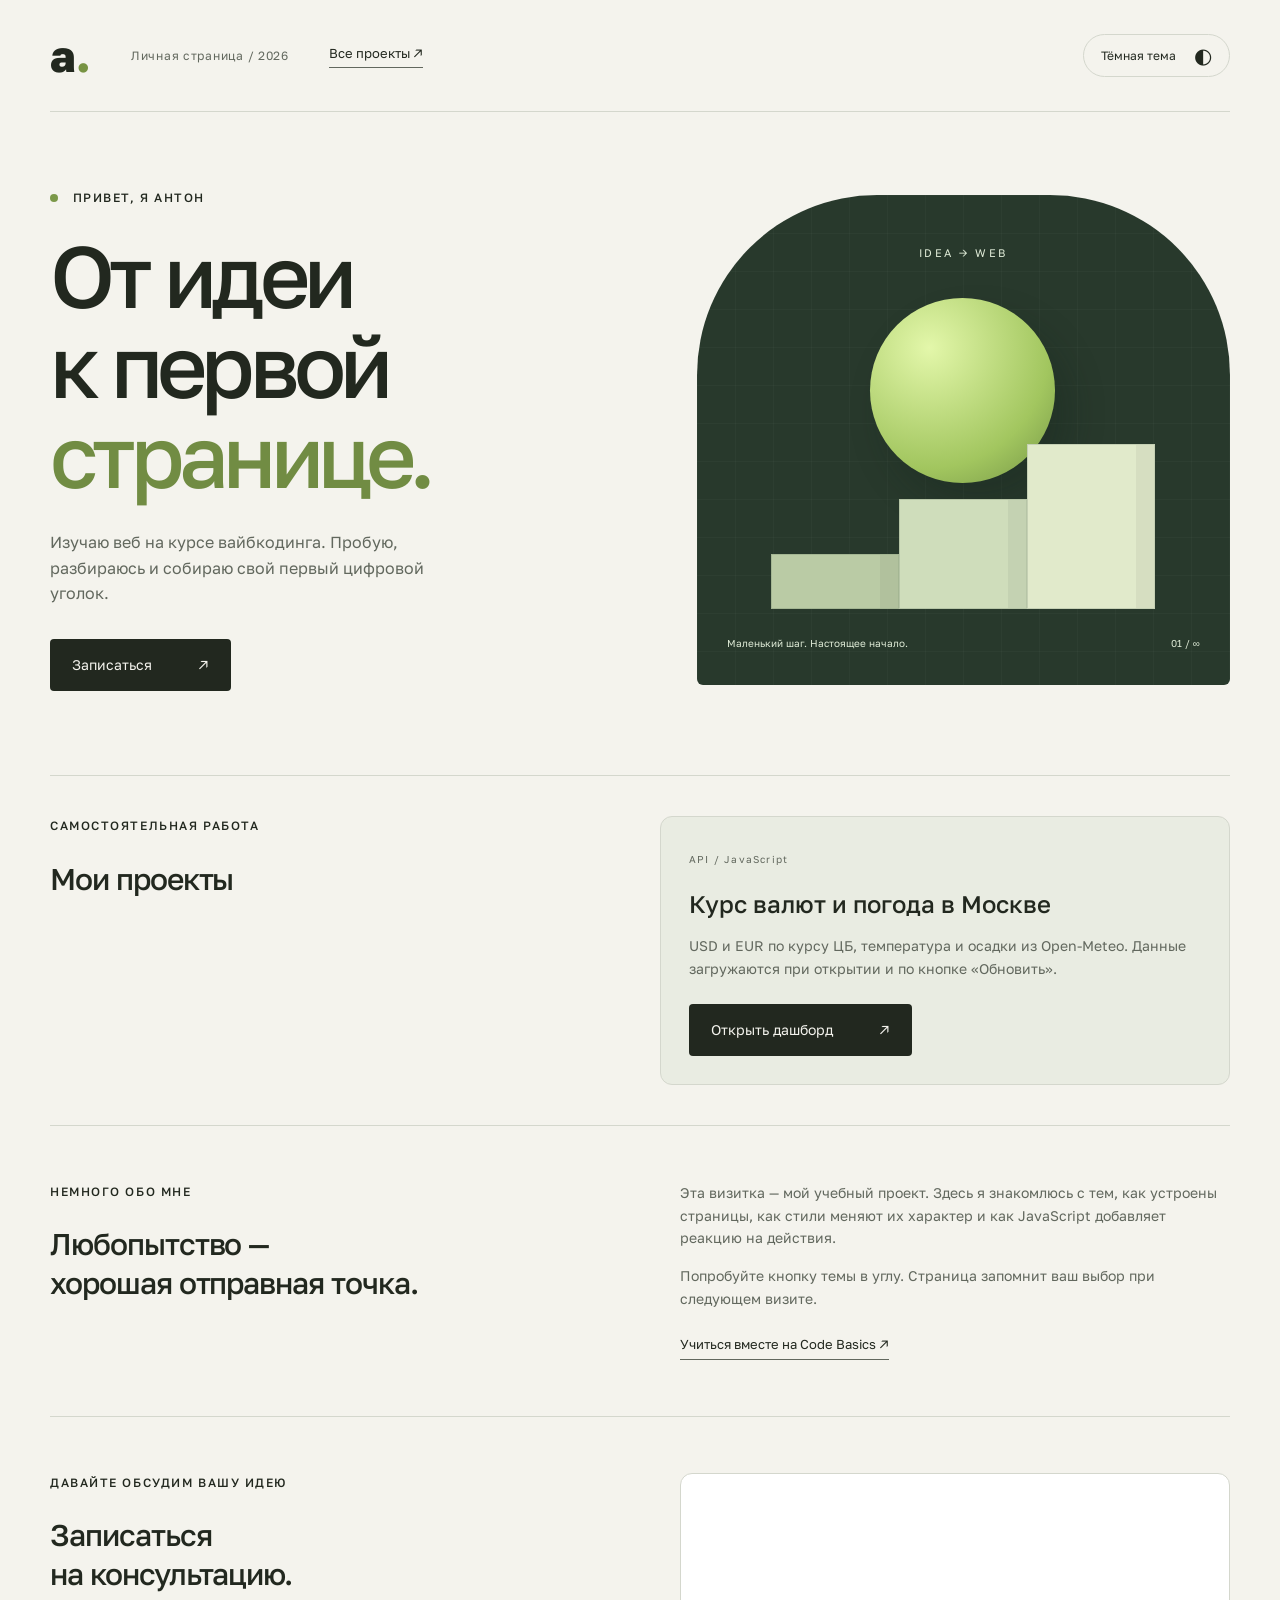
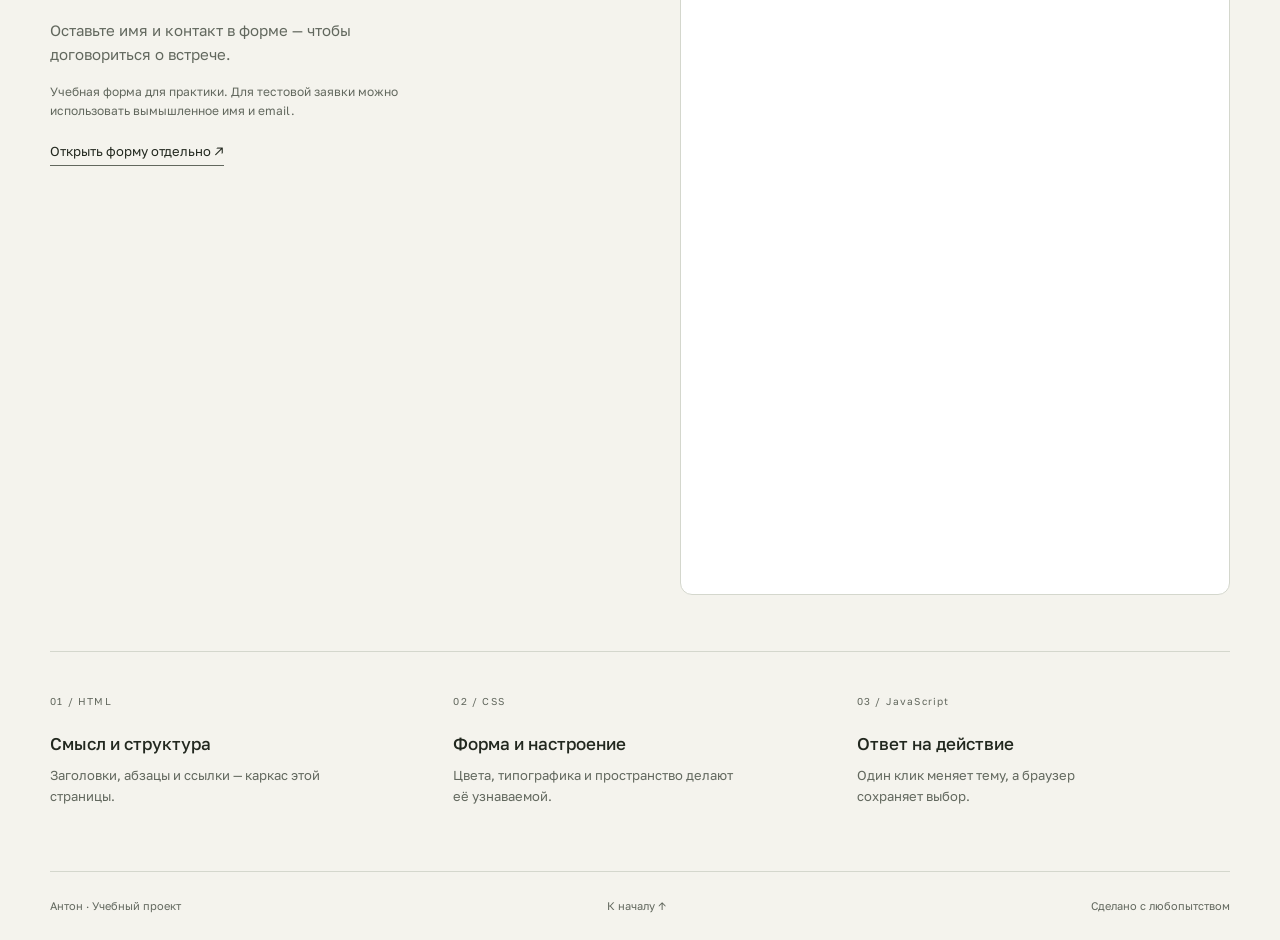
==== business-card/index.html @ 97c4f2f5 "Separate business card and dashboard with shared project homepage" ====
<!doctype html>
<html lang="ru">
<head>
  <meta charset="utf-8">
  <meta name="viewport" content="width=device-width, initial-scale=1">
  <title>Антон — от идеи к первой странице</title>
  <meta name="description" content="Моя первая веб-визитка: знакомлюсь с HTML, CSS и JavaScript на курсе вайбкодинга.">
  <!-- При публикации скрипт заменит __SITE_URL__ настоящим адресом GitHub Pages. -->
  <meta property="og:type" content="website">
  <meta property="og:locale" content="ru_RU">
  <meta property="og:title" content="Антон — от идеи к первой странице">
  <meta property="og:description" content="Знакомлюсь с вебом и превращаю идеи в работающие страницы. Мой первый проект на курсе вайбкодинга.">
  <meta property="og:url" content="__SITE_URL__/">
  <meta property="og:image" content="__SITE_URL__/assets/preview.png">
  <meta property="og:image:width" content="1200">
  <meta property="og:image:height" content="630">
  <meta property="og:image:alt" content="Абстрактная композиция: зелёный круг и ступени на тёмном фоне.">
  <link rel="stylesheet" href="styles.css">
  <script src="theme.js"></script>
</head>
<body>
  <header class="topbar wrap">
    <a class="brand" href="#home" aria-label="На главную">а<span>.</span></a>
    <span class="edition">Личная страница / 2026</span>
    <a class="text-link project-nav" href="../">Все проекты ↗</a>
    <button class="theme-toggle" id="theme-toggle" type="button" aria-label="Включить тёмную тему" aria-pressed="false">Тёмная тема <span aria-hidden="true">◐</span></button>
  </header>
  <main id="home" class="wrap">
    <section class="hero" aria-labelledby="title">
      <div class="intro">
        <p class="eyebrow"><span class="dot"></span> Привет, я Антон</p>
        <h1 id="title">От идеи<br>к первой<br><em>странице.</em></h1>
        <p class="lead">Изучаю веб на курсе вайбкодинга. Пробую, разбираюсь и собираю свой первый цифровой уголок.</p>
        <a class="button" href="#consultation">Записаться <span aria-hidden="true">↗</span></a>
      </div>
      <div class="art" aria-label="Абстрактная композиция с кругом и ступенями" role="img">
        <span class="art-label">IDEA → WEB</span>
        <div class="orb"></div><div class="steps"><i></i><i></i><i></i></div>
        <span class="art-caption">Маленький шаг. Настоящее начало.</span>
        <span class="art-number">01 / ∞</span>
      </div>
    </section>
    <section id="projects" class="projects" aria-labelledby="projects-title">
      <div><p class="eyebrow">Самостоятельная работа</p><h2 id="projects-title">Мои проекты</h2></div>
      <article class="project-card">
        <span class="number">API / JavaScript</span>
        <h3>Курс валют и погода в Москве</h3>
        <p>USD и EUR по курсу ЦБ, температура и осадки из Open-Meteo. Данные загружаются при открытии и по кнопке «Обновить».</p>
        <a class="button" href="../dashboard/">Открыть дашборд <span aria-hidden="true">↗</span></a>
      </article>
    </section>
    <section id="about" class="about" aria-labelledby="about-title">
      <div><p class="eyebrow">Немного обо мне</p><h2 id="about-title">Любопытство —<br>хорошая отправная точка.</h2></div>
      <div class="about-text"><p>Эта визитка — мой учебный проект. Здесь я знакомлюсь с тем, как устроены страницы, как стили меняют их характер и как JavaScript добавляет реакцию на действия.</p><p>Попробуйте кнопку темы в углу. Страница запомнит ваш выбор при следующем визите.</p><a class="text-link" href="https://code-basics.com/ru">Учиться вместе на Code Basics <span aria-hidden="true">↗</span></a></div>
    </section>
    <section id="consultation" class="consultation" aria-labelledby="consultation-title">
      <div class="consultation-intro">
        <p class="eyebrow">Давайте обсудим вашу идею</p>
        <h2 id="consultation-title">Записаться<br>на консультацию.</h2>
        <p class="consultation-copy">Оставьте имя и контакт в форме — чтобы договориться о встрече.</p>
        <p class="consultation-hint">Учебная форма для практики. Для тестовой заявки можно использовать вымышленное имя и email.</p>
        <a class="text-link" href="https://forms.yandex.ru/u/6ae9a92f95add55e32ae1525/" target="_blank" rel="noopener">Открыть форму отдельно ↗</a>
      </div>
      <div class="form-panel">
        <iframe class="consultation-form" src="https://forms.yandex.ru/u/6ae9a92f95add55e32ae1525/?iframe=1&amp;theme=light" name="ya-form-6ae9a92f95add55e32ae1525" title="Запись на консультацию — имя и контакт" width="100%" height="720" loading="lazy"></iframe>
      </div>
    </section>
    <section class="notes" aria-label="Из чего состоит страница">
      <article><span class="number">01 / HTML</span><h3>Смысл и структура</h3><p>Заголовки, абзацы и ссылки — каркас этой страницы.</p></article>
      <article><span class="number">02 / CSS</span><h3>Форма и настроение</h3><p>Цвета, типографика и пространство делают её узнаваемой.</p></article>
      <article><span class="number">03 / JavaScript</span><h3>Ответ на действие</h3><p>Один клик меняет тему, а браузер сохраняет выбор.</p></article>
    </section>
  </main>
  <footer class="wrap footer"><span>Антон · Учебный проект</span><a href="#home">К началу ↑</a><span>Сделано с любопытством</span></footer>
</body>
</html>
---- business-card/styles.css ----
@import url('https://fonts.googleapis.com/css2?family=Golos+Text:wght@400;500;600;700;800&display=swap');

:root{color-scheme:light;--bg:#f4f3ed;--ink:#22281f;--muted:#62685e;--line:#d4d7cd;--accent:#d0ed84;--panel:#e9ece2}
:root[data-theme="dark"]{color-scheme:dark;--bg:#171c17;--ink:#f0f1e9;--muted:#b0b9a9;--line:#394235;--accent:#d0ed84;--panel:#242d23}
*{box-sizing:border-box}html{scroll-behavior:smooth;scroll-padding-top:32px}body{margin:0;background:var(--bg);color:var(--ink);font-family:'Golos Text',Arial,sans-serif;line-height:1.6}a{color:inherit;text-decoration:none}button{font:inherit}a:focus-visible,button:focus-visible{outline:3px solid #799b3b;outline-offset:6px}.wrap{width:min(1180px,calc(100% - 80px));margin:auto}.topbar{height:112px;display:flex;align-items:center;gap:40px;border-bottom:1px solid var(--line)}.brand{font-size:44px;font-weight:800;line-height:1}.brand span{color:#779343}.edition{font-size:12px;color:var(--muted);letter-spacing:.06em}.theme-toggle{margin-left:auto;border:1px solid var(--line);border-radius:30px;background:var(--bg);color:var(--ink);padding:10px 17px;cursor:pointer;font-size:12px;display:flex;gap:18px;align-items:center}.theme-toggle span{font-size:21px;line-height:1}.hero{display:grid;grid-template-columns:1.1fr 1fr;gap:60px;padding:76px 0 84px;align-items:center}.eyebrow{font-size:12px;text-transform:uppercase;letter-spacing:.13em;font-weight:500;margin:0 0 24px}.dot{display:inline-block;width:8px;height:8px;background:#7b9849;border-radius:50%;margin-right:10px}h1{font-size:clamp(56px,6.8vw,92px);letter-spacing:-.065em;line-height:1.03;font-weight:500;margin:0 0 30px}h1 em{font-style:normal;color:#718c43}.lead{font-size:16px;max-width:395px;color:var(--muted);margin-bottom:32px}.button{background:var(--ink);color:var(--bg);display:inline-flex;gap:46px;padding:15px 22px;border-radius:4px;font-size:14px}.art{position:relative;height:490px;overflow:hidden;background:#28392c;border-radius:180px 180px 6px 6px;color:#deead6;background-image:linear-gradient(#ffffff06 1px,transparent 1px),linear-gradient(90deg,#ffffff06 1px,transparent 1px);background-size:38px 38px}.art-label{position:absolute;top:49px;left:50%;transform:translateX(-50%);font-size:11px;letter-spacing:.23em;white-space:nowrap}.orb{width:185px;height:185px;background:radial-gradient(circle at 32% 27%,#e3f7aa,#a2c65f 65%,#729344);position:absolute;top:103px;left:calc(50% - 93px);border-radius:50%;box-shadow:15px 22px 35px #0f211840}.steps{position:absolute;bottom:76px;left:14%;width:72%;height:172px;display:flex;align-items:flex-end}.steps i{width:34%;background:#bacba5;border:1px solid #28392c25;height:55px;box-shadow:inset -18px 0 #0000000d}.steps i:nth-child(2){height:110px;background:#cfddbb}.steps i:nth-child(3){height:165px;background:#e1eacb}.art-caption{position:absolute;bottom:34px;left:30px;font-size:10px}.art-number{position:absolute;bottom:34px;right:30px;font-size:10px}.about{border-top:1px solid var(--line);display:grid;grid-template-columns:1fr 1fr;gap:80px;padding:56px 0}h2{font-size:30px;font-weight:500;line-height:1.3;letter-spacing:-.035em;margin:0}.about-text p{color:var(--muted);margin:0 0 16px;font-size:14px}.text-link{font-size:13px;border-bottom:1px solid var(--muted);padding-bottom:4px;display:inline-block;margin-top:8px}.notes{display:grid;grid-template-columns:repeat(3,1fr);gap:30px;border-top:1px solid var(--line);padding:35px 0 65px}.number{font-size:10px;letter-spacing:.12em;color:var(--muted)}h3{font-size:17px;font-weight:500;margin:17px 0 8px}.notes p{font-size:13px;max-width:280px;color:var(--muted);margin:0}.footer{padding:25px 0;display:flex;justify-content:space-between;border-top:1px solid var(--line);font-size:11px;color:var(--muted)}
@media(max-width:760px){.wrap{width:calc(100% - 40px)}.topbar{height:88px;gap:15px}.edition{display:none}.hero{grid-template-columns:1fr;gap:40px;padding:45px 0}.art{height:410px;max-width:450px;width:100%;justify-self:center}.orb{top:70px}.art-label{top:32px}.about{grid-template-columns:1fr;gap:25px;padding:36px 0}.notes{grid-template-columns:1fr;gap:28px;padding-bottom:40px}.notes p{max-width:none}.footer{flex-wrap:wrap;gap:15px}.footer span:last-child{width:100%}h1{font-size:66px}}
@media(prefers-reduced-motion:reduce){html{scroll-behavior:auto}}
.projects{display:grid;grid-template-columns:1fr 1fr;gap:40px;padding:40px 0;border-top:1px solid var(--line);align-items:start}.project-card{background:var(--panel);border:1px solid var(--line);border-radius:12px;padding:28px}.project-card h3{font-size:24px;line-height:1.3}.project-card p{font-size:14px;color:var(--muted);margin:16px 0 24px}.project-nav{margin:0;font-size:13px}.topbar{flex-wrap:wrap;min-height:112px;height:auto;padding-top:20px;padding-bottom:20px}@media(max-width:760px){.projects{grid-template-columns:1fr;gap:24px}.project-nav{order:4;width:100%}.topbar{gap:16px}}

/* Яндекс Форма находится в отдельном iframe и занимает ширину своей колонки. */
.consultation{display:grid;grid-template-columns:1fr 1fr;gap:80px;padding:56px 0;border-top:1px solid var(--line);align-items:start}
.consultation-intro,.form-panel{min-width:0}
.consultation-copy{font-size:15px;color:var(--muted);max-width:350px;margin:24px 0 16px}
.consultation-hint{font-size:12px;color:var(--muted);max-width:350px}
.form-panel{background:#fff;border:1px solid var(--line);border-radius:12px;overflow:hidden;color-scheme:light}
.consultation-form{display:block;width:100%;max-width:100%;height:720px;border:0}
@media(max-width:760px){.consultation{grid-template-columns:1fr;gap:28px;padding:36px 0}}
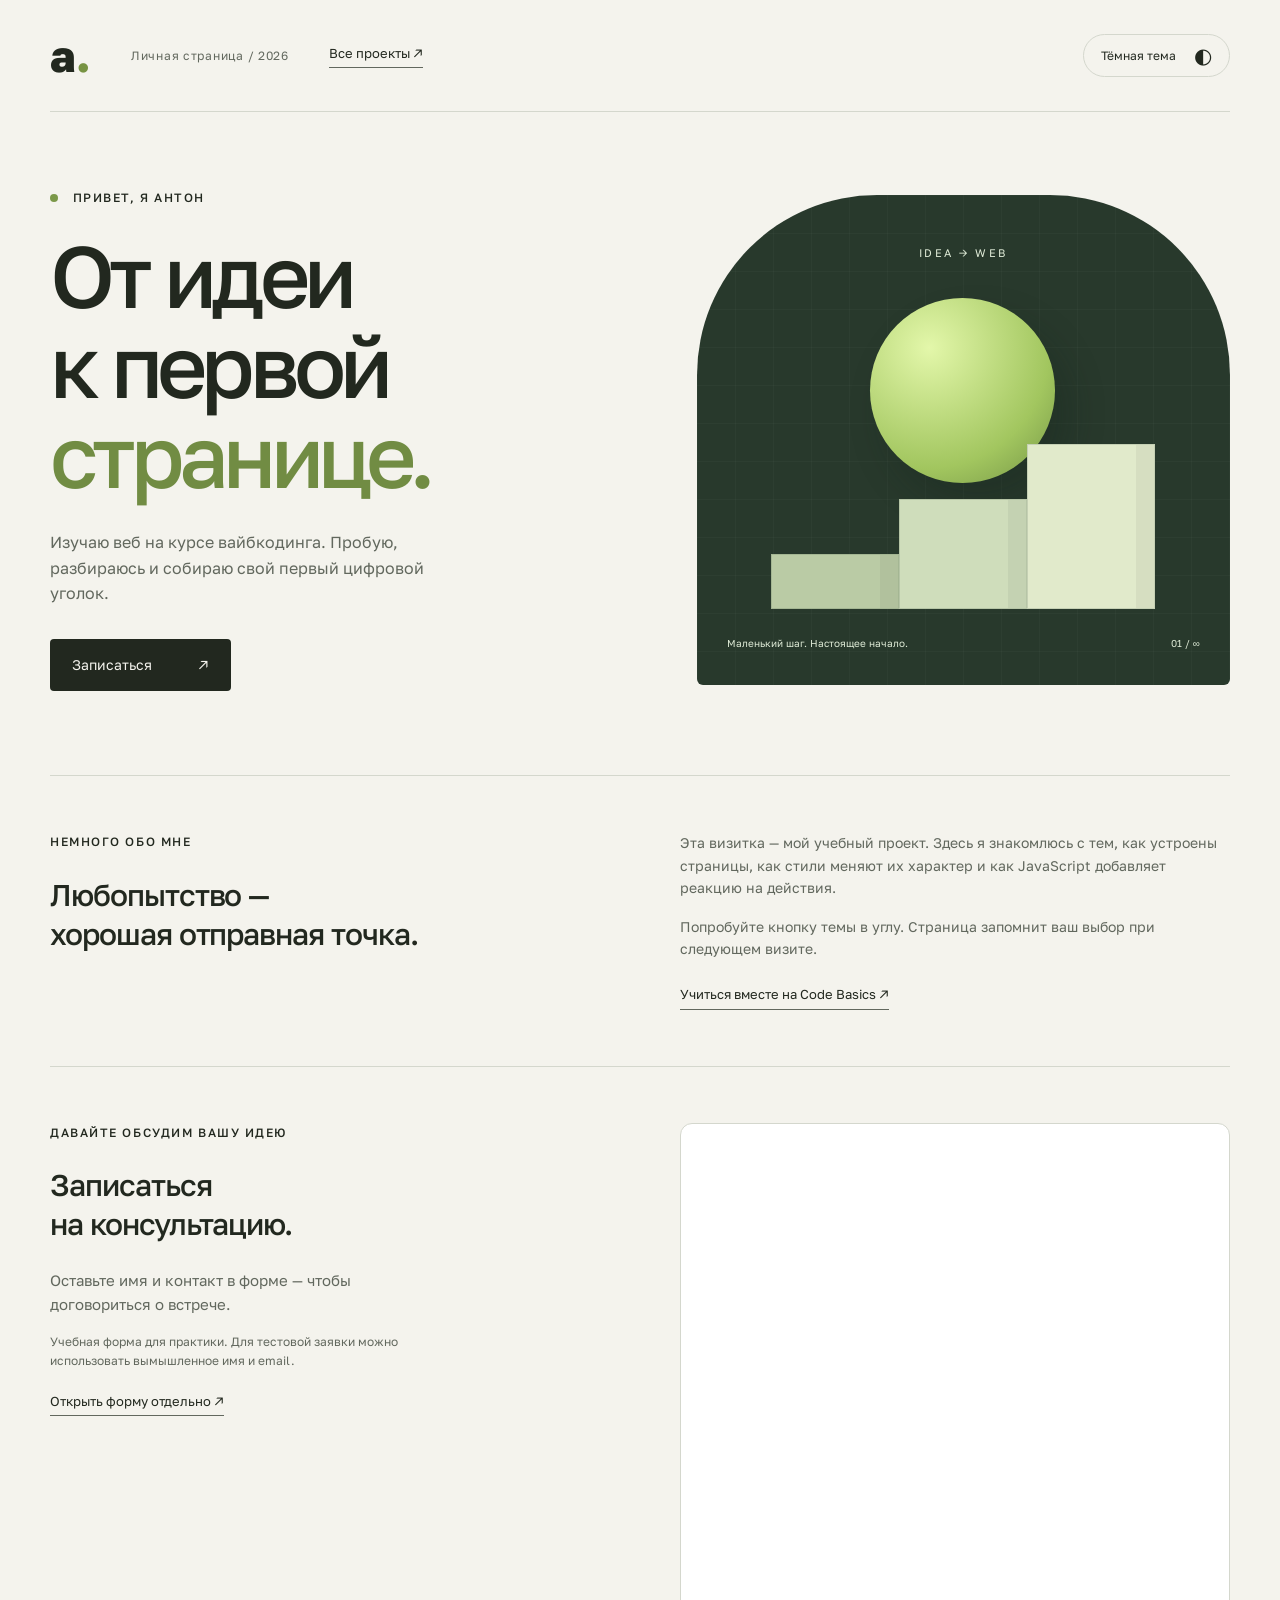
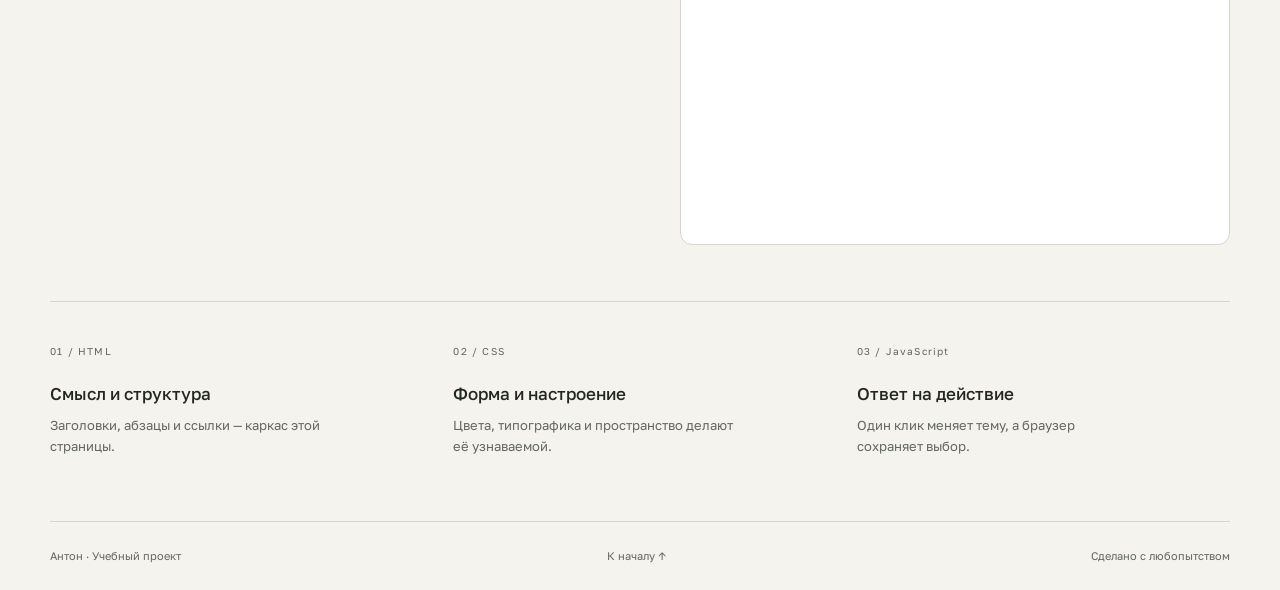
==== commit 023ef077: "Document project structure and remove duplicated project navigation" ====
--- a/business-card/index.html
+++ b/business-card/index.html
@@ -40,15 +40,6 @@
         <span class="art-number">01 / ∞</span>
       </div>
     </section>
-    <section id="projects" class="projects" aria-labelledby="projects-title">
-      <div><p class="eyebrow">Самостоятельная работа</p><h2 id="projects-title">Мои проекты</h2></div>
-      <article class="project-card">
-        <span class="number">API / JavaScript</span>
-        <h3>Курс валют и погода в Москве</h3>
-        <p>USD и EUR по курсу ЦБ, температура и осадки из Open-Meteo. Данные загружаются при открытии и по кнопке «Обновить».</p>
-        <a class="button" href="../dashboard/">Открыть дашборд <span aria-hidden="true">↗</span></a>
-      </article>
-    </section>
     <section id="about" class="about" aria-labelledby="about-title">
       <div><p class="eyebrow">Немного обо мне</p><h2 id="about-title">Любопытство —<br>хорошая отправная точка.</h2></div>
       <div class="about-text"><p>Эта визитка — мой учебный проект. Здесь я знакомлюсь с тем, как устроены страницы, как стили меняют их характер и как JavaScript добавляет реакцию на действия.</p><p>Попробуйте кнопку темы в углу. Страница запомнит ваш выбор при следующем визите.</p><a class="text-link" href="https://code-basics.com/ru">Учиться вместе на Code Basics <span aria-hidden="true">↗</span></a></div>
--- a/business-card/styles.css
+++ b/business-card/styles.css
@@ -5,7 +5,7 @@
 *{box-sizing:border-box}html{scroll-behavior:smooth;scroll-padding-top:32px}body{margin:0;background:var(--bg);color:var(--ink);font-family:'Golos Text',Arial,sans-serif;line-height:1.6}a{color:inherit;text-decoration:none}button{font:inherit}a:focus-visible,button:focus-visible{outline:3px solid #799b3b;outline-offset:6px}.wrap{width:min(1180px,calc(100% - 80px));margin:auto}.topbar{height:112px;display:flex;align-items:center;gap:40px;border-bottom:1px solid var(--line)}.brand{font-size:44px;font-weight:800;line-height:1}.brand span{color:#779343}.edition{font-size:12px;color:var(--muted);letter-spacing:.06em}.theme-toggle{margin-left:auto;border:1px solid var(--line);border-radius:30px;background:var(--bg);color:var(--ink);padding:10px 17px;cursor:pointer;font-size:12px;display:flex;gap:18px;align-items:center}.theme-toggle span{font-size:21px;line-height:1}.hero{display:grid;grid-template-columns:1.1fr 1fr;gap:60px;padding:76px 0 84px;align-items:center}.eyebrow{font-size:12px;text-transform:uppercase;letter-spacing:.13em;font-weight:500;margin:0 0 24px}.dot{display:inline-block;width:8px;height:8px;background:#7b9849;border-radius:50%;margin-right:10px}h1{font-size:clamp(56px,6.8vw,92px);letter-spacing:-.065em;line-height:1.03;font-weight:500;margin:0 0 30px}h1 em{font-style:normal;color:#718c43}.lead{font-size:16px;max-width:395px;color:var(--muted);margin-bottom:32px}.button{background:var(--ink);color:var(--bg);display:inline-flex;gap:46px;padding:15px 22px;border-radius:4px;font-size:14px}.art{position:relative;height:490px;overflow:hidden;background:#28392c;border-radius:180px 180px 6px 6px;color:#deead6;background-image:linear-gradient(#ffffff06 1px,transparent 1px),linear-gradient(90deg,#ffffff06 1px,transparent 1px);background-size:38px 38px}.art-label{position:absolute;top:49px;left:50%;transform:translateX(-50%);font-size:11px;letter-spacing:.23em;white-space:nowrap}.orb{width:185px;height:185px;background:radial-gradient(circle at 32% 27%,#e3f7aa,#a2c65f 65%,#729344);position:absolute;top:103px;left:calc(50% - 93px);border-radius:50%;box-shadow:15px 22px 35px #0f211840}.steps{position:absolute;bottom:76px;left:14%;width:72%;height:172px;display:flex;align-items:flex-end}.steps i{width:34%;background:#bacba5;border:1px solid #28392c25;height:55px;box-shadow:inset -18px 0 #0000000d}.steps i:nth-child(2){height:110px;background:#cfddbb}.steps i:nth-child(3){height:165px;background:#e1eacb}.art-caption{position:absolute;bottom:34px;left:30px;font-size:10px}.art-number{position:absolute;bottom:34px;right:30px;font-size:10px}.about{border-top:1px solid var(--line);display:grid;grid-template-columns:1fr 1fr;gap:80px;padding:56px 0}h2{font-size:30px;font-weight:500;line-height:1.3;letter-spacing:-.035em;margin:0}.about-text p{color:var(--muted);margin:0 0 16px;font-size:14px}.text-link{font-size:13px;border-bottom:1px solid var(--muted);padding-bottom:4px;display:inline-block;margin-top:8px}.notes{display:grid;grid-template-columns:repeat(3,1fr);gap:30px;border-top:1px solid var(--line);padding:35px 0 65px}.number{font-size:10px;letter-spacing:.12em;color:var(--muted)}h3{font-size:17px;font-weight:500;margin:17px 0 8px}.notes p{font-size:13px;max-width:280px;color:var(--muted);margin:0}.footer{padding:25px 0;display:flex;justify-content:space-between;border-top:1px solid var(--line);font-size:11px;color:var(--muted)}
 @media(max-width:760px){.wrap{width:calc(100% - 40px)}.topbar{height:88px;gap:15px}.edition{display:none}.hero{grid-template-columns:1fr;gap:40px;padding:45px 0}.art{height:410px;max-width:450px;width:100%;justify-self:center}.orb{top:70px}.art-label{top:32px}.about{grid-template-columns:1fr;gap:25px;padding:36px 0}.notes{grid-template-columns:1fr;gap:28px;padding-bottom:40px}.notes p{max-width:none}.footer{flex-wrap:wrap;gap:15px}.footer span:last-child{width:100%}h1{font-size:66px}}
 @media(prefers-reduced-motion:reduce){html{scroll-behavior:auto}}
-.projects{display:grid;grid-template-columns:1fr 1fr;gap:40px;padding:40px 0;border-top:1px solid var(--line);align-items:start}.project-card{background:var(--panel);border:1px solid var(--line);border-radius:12px;padding:28px}.project-card h3{font-size:24px;line-height:1.3}.project-card p{font-size:14px;color:var(--muted);margin:16px 0 24px}.project-nav{margin:0;font-size:13px}.topbar{flex-wrap:wrap;min-height:112px;height:auto;padding-top:20px;padding-bottom:20px}@media(max-width:760px){.projects{grid-template-columns:1fr;gap:24px}.project-nav{order:4;width:100%}.topbar{gap:16px}}
+.project-nav{margin:0;font-size:13px}.topbar{flex-wrap:wrap;min-height:112px;height:auto;padding-top:20px;padding-bottom:20px}@media(max-width:760px){.project-nav{order:4;width:100%}.topbar{gap:16px}}
 
 /* Яндекс Форма находится в отдельном iframe и занимает ширину своей колонки. */
 .consultation{display:grid;grid-template-columns:1fr 1fr;gap:80px;padding:56px 0;border-top:1px solid var(--line);align-items:start}
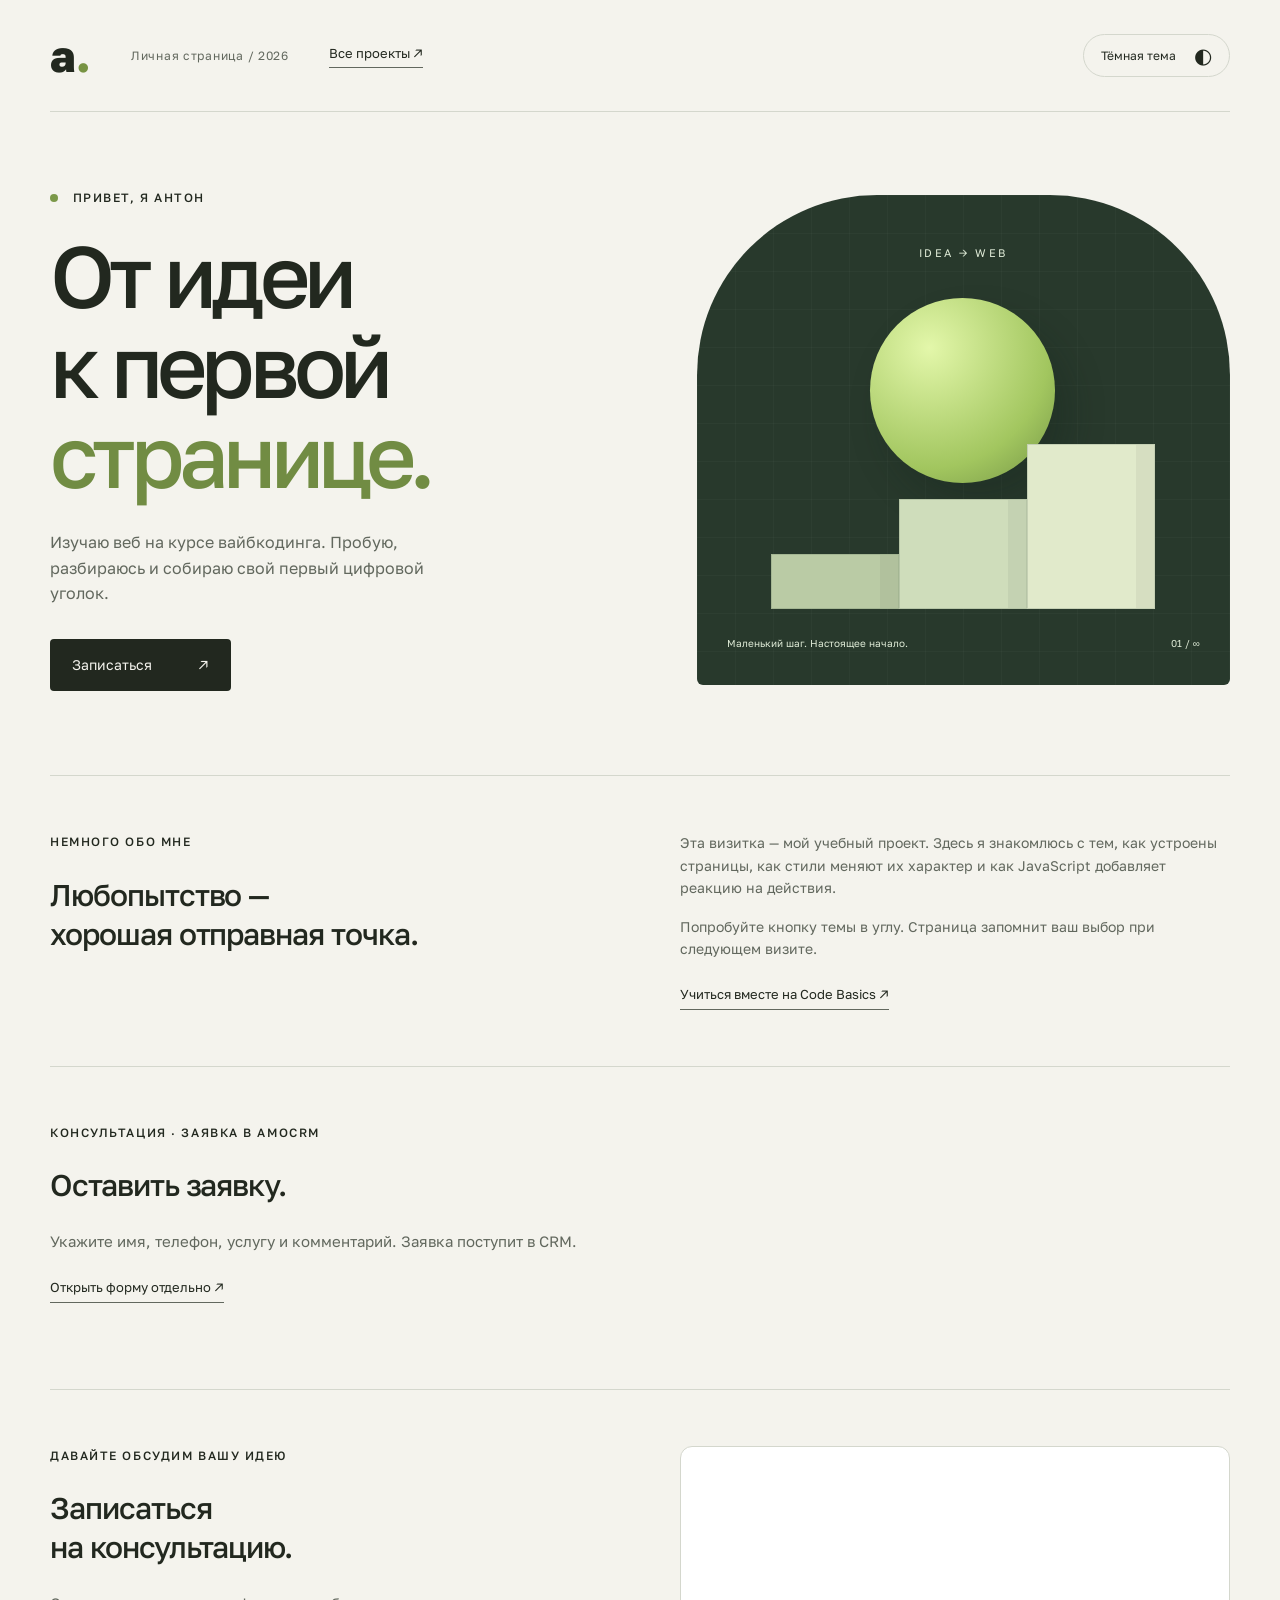
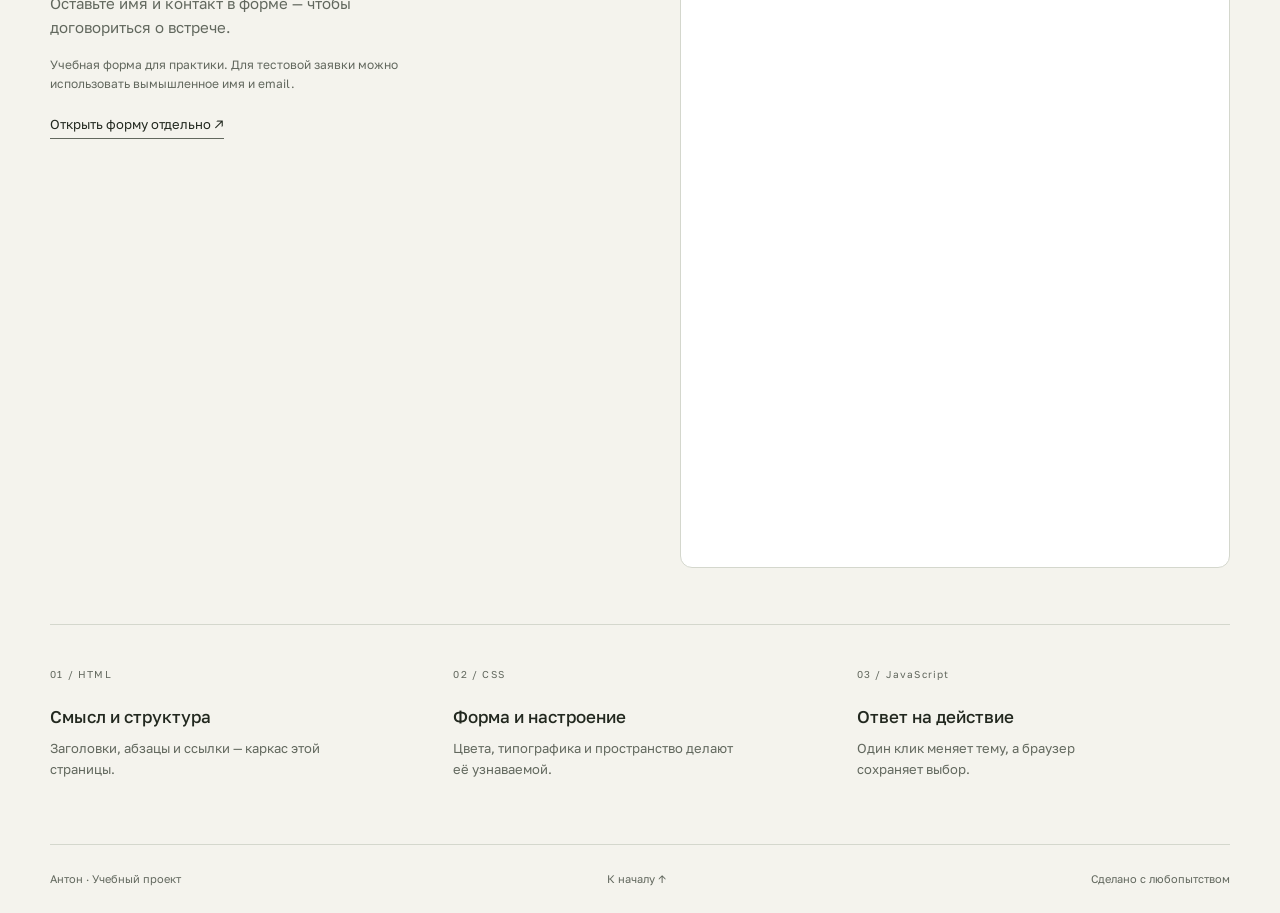
==== commit 77bb9508: "Добавить форму amoCRM для заявок на консультацию" ====
--- a/business-card/index.html
+++ b/business-card/index.html
@@ -31,7 +31,7 @@
         <p class="eyebrow"><span class="dot"></span> Привет, я Антон</p>
         <h1 id="title">От идеи<br>к первой<br><em>странице.</em></h1>
         <p class="lead">Изучаю веб на курсе вайбкодинга. Пробую, разбираюсь и собираю свой первый цифровой уголок.</p>
-        <a class="button" href="#consultation">Записаться <span aria-hidden="true">↗</span></a>
+        <a class="button" href="#crm-request">Записаться <span aria-hidden="true">↗</span></a>
       </div>
       <div class="art" aria-label="Абстрактная композиция с кругом и ступенями" role="img">
         <span class="art-label">IDEA → WEB</span>
@@ -43,6 +43,19 @@
     <section id="about" class="about" aria-labelledby="about-title">
       <div><p class="eyebrow">Немного обо мне</p><h2 id="about-title">Любопытство —<br>хорошая отправная точка.</h2></div>
       <div class="about-text"><p>Эта визитка — мой учебный проект. Здесь я знакомлюсь с тем, как устроены страницы, как стили меняют их характер и как JavaScript добавляет реакцию на действия.</p><p>Попробуйте кнопку темы в углу. Страница запомнит ваш выбор при следующем визите.</p><a class="text-link" href="https://code-basics.com/ru">Учиться вместе на Code Basics <span aria-hidden="true">↗</span></a></div>
+    </section>
+    <section id="crm-request" class="crm-request" aria-labelledby="crm-request-title">
+      <div class="crm-heading">
+        <p class="eyebrow">Консультация · заявка в amoCRM</p>
+        <h2 id="crm-request-title">Оставить заявку.</h2>
+        <p class="consultation-copy">Укажите имя, телефон, услугу и комментарий. Заявка поступит в CRM.</p>
+        <a class="text-link" href="https://forms.amo-forms.ru/rzwcmlc" target="_blank" rel="noopener">Открыть форму отдельно ↗</a>
+      </div>
+      <div class="crm-widget">
+        <script>!function(a,m,o,c,r,m){a[o+c]=a[o+c]||{setMeta:function(p){this.params=(this.params||[]).concat([p])}},a[o+r]=a[o+r]||function(f){a[o+r].f=(a[o+r].f||[]).concat([f])},a[o+r]({id:"1756806",hash:"992511b51f5c96fdc7a6be78ae215cd2",locale:"ru"}),a[o+m]=a[o+m]||function(f,k){a[o+m].f=(a[o+m].f||[]).concat([[f,k]])}}(window,0,"amo_forms_","params","load","loaded");</script>
+        <script id="amoforms_script_1756806" async="async" charset="utf-8" src="https://forms.amo-forms.ru/forms/assets/js/amoforms.js?1793818167"></script>
+        <noscript>Для встроенной формы включите JavaScript или откройте форму по ссылке выше.</noscript>
+      </div>
     </section>
     <section id="consultation" class="consultation" aria-labelledby="consultation-title">
       <div class="consultation-intro">
--- a/business-card/styles.css
+++ b/business-card/styles.css
@@ -15,3 +15,11 @@
 .form-panel{background:#fff;border:1px solid var(--line);border-radius:12px;overflow:hidden;color-scheme:light}
 .consultation-form{display:block;width:100%;max-width:100%;height:720px;border:0}
 @media(max-width:760px){.consultation{grid-template-columns:1fr;gap:28px;padding:36px 0}}
+
+/* Оба скрипта amoCRM размещены внутри ограниченного по ширине блока. */
+.crm-request{border-top:1px solid var(--line);padding:56px 0;min-width:0}
+.crm-heading{margin-bottom:30px}
+.crm-heading .consultation-copy{max-width:560px}
+.crm-widget{width:100%;min-width:0;max-width:100%}
+.crm-widget iframe{display:block;width:100%!important;max-width:100%!important;border:0}
+@media(max-width:760px){.crm-request{padding:36px 0}}
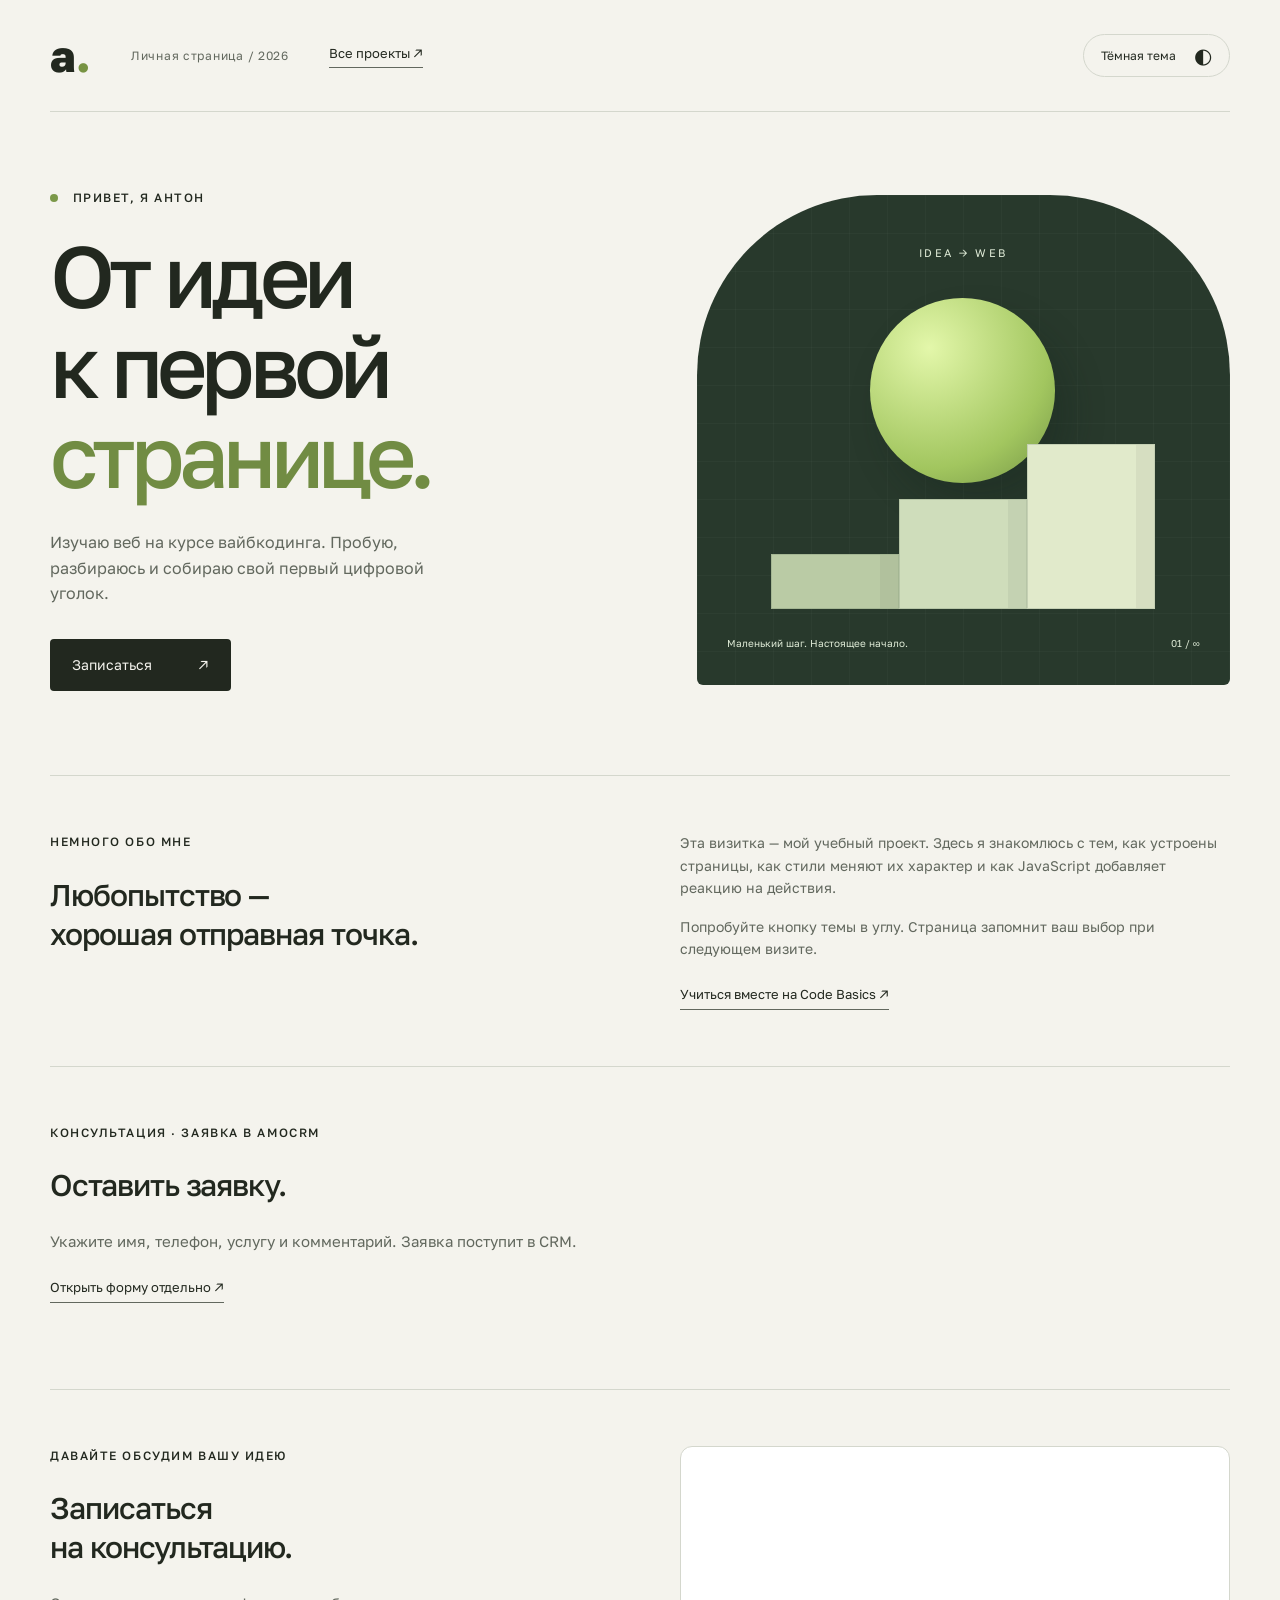
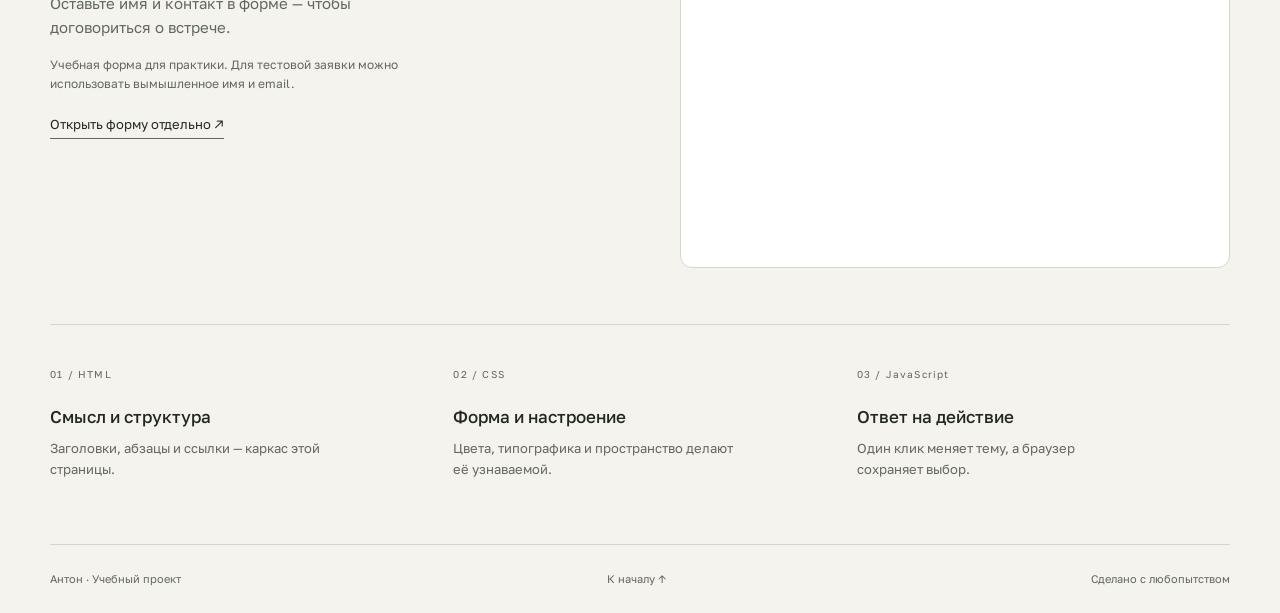
==== commit d09812fa: "Убрать пустое пространство под Яндекс Формой" ====
--- a/business-card/index.html
+++ b/business-card/index.html
@@ -66,7 +66,8 @@
         <a class="text-link" href="https://forms.yandex.ru/u/6ae9a92f95add55e32ae1525/" target="_blank" rel="noopener">Открыть форму отдельно ↗</a>
       </div>
       <div class="form-panel">
-        <iframe class="consultation-form" src="https://forms.yandex.ru/u/6ae9a92f95add55e32ae1525/?iframe=1&amp;theme=light" name="ya-form-6ae9a92f95add55e32ae1525" title="Запись на консультацию — имя и контакт" width="100%" height="720" loading="lazy"></iframe>
+        <script src="https://forms.yandex.ru/_static/embed.js"></script>
+        <iframe class="consultation-form" src="https://forms.yandex.ru/u/6ae9a92f95add55e32ae1525/?iframe=1&amp;theme=light" name="ya-form-6ae9a92f95add55e32ae1525" title="Запись на консультацию — имя и контакт" width="100%" height="420" loading="lazy"></iframe>
       </div>
     </section>
     <section class="notes" aria-label="Из чего состоит страница">
--- a/business-card/styles.css
+++ b/business-card/styles.css
@@ -13,7 +13,7 @@
 .consultation-copy{font-size:15px;color:var(--muted);max-width:350px;margin:24px 0 16px}
 .consultation-hint{font-size:12px;color:var(--muted);max-width:350px}
 .form-panel{background:#fff;border:1px solid var(--line);border-radius:12px;overflow:hidden;color-scheme:light}
-.consultation-form{display:block;width:100%;max-width:100%;height:720px;border:0}
+.consultation-form{display:block;width:100%;max-width:100%;border:0}
 @media(max-width:760px){.consultation{grid-template-columns:1fr;gap:28px;padding:36px 0}}
 
 /* Оба скрипта amoCRM размещены внутри ограниченного по ширине блока. */
